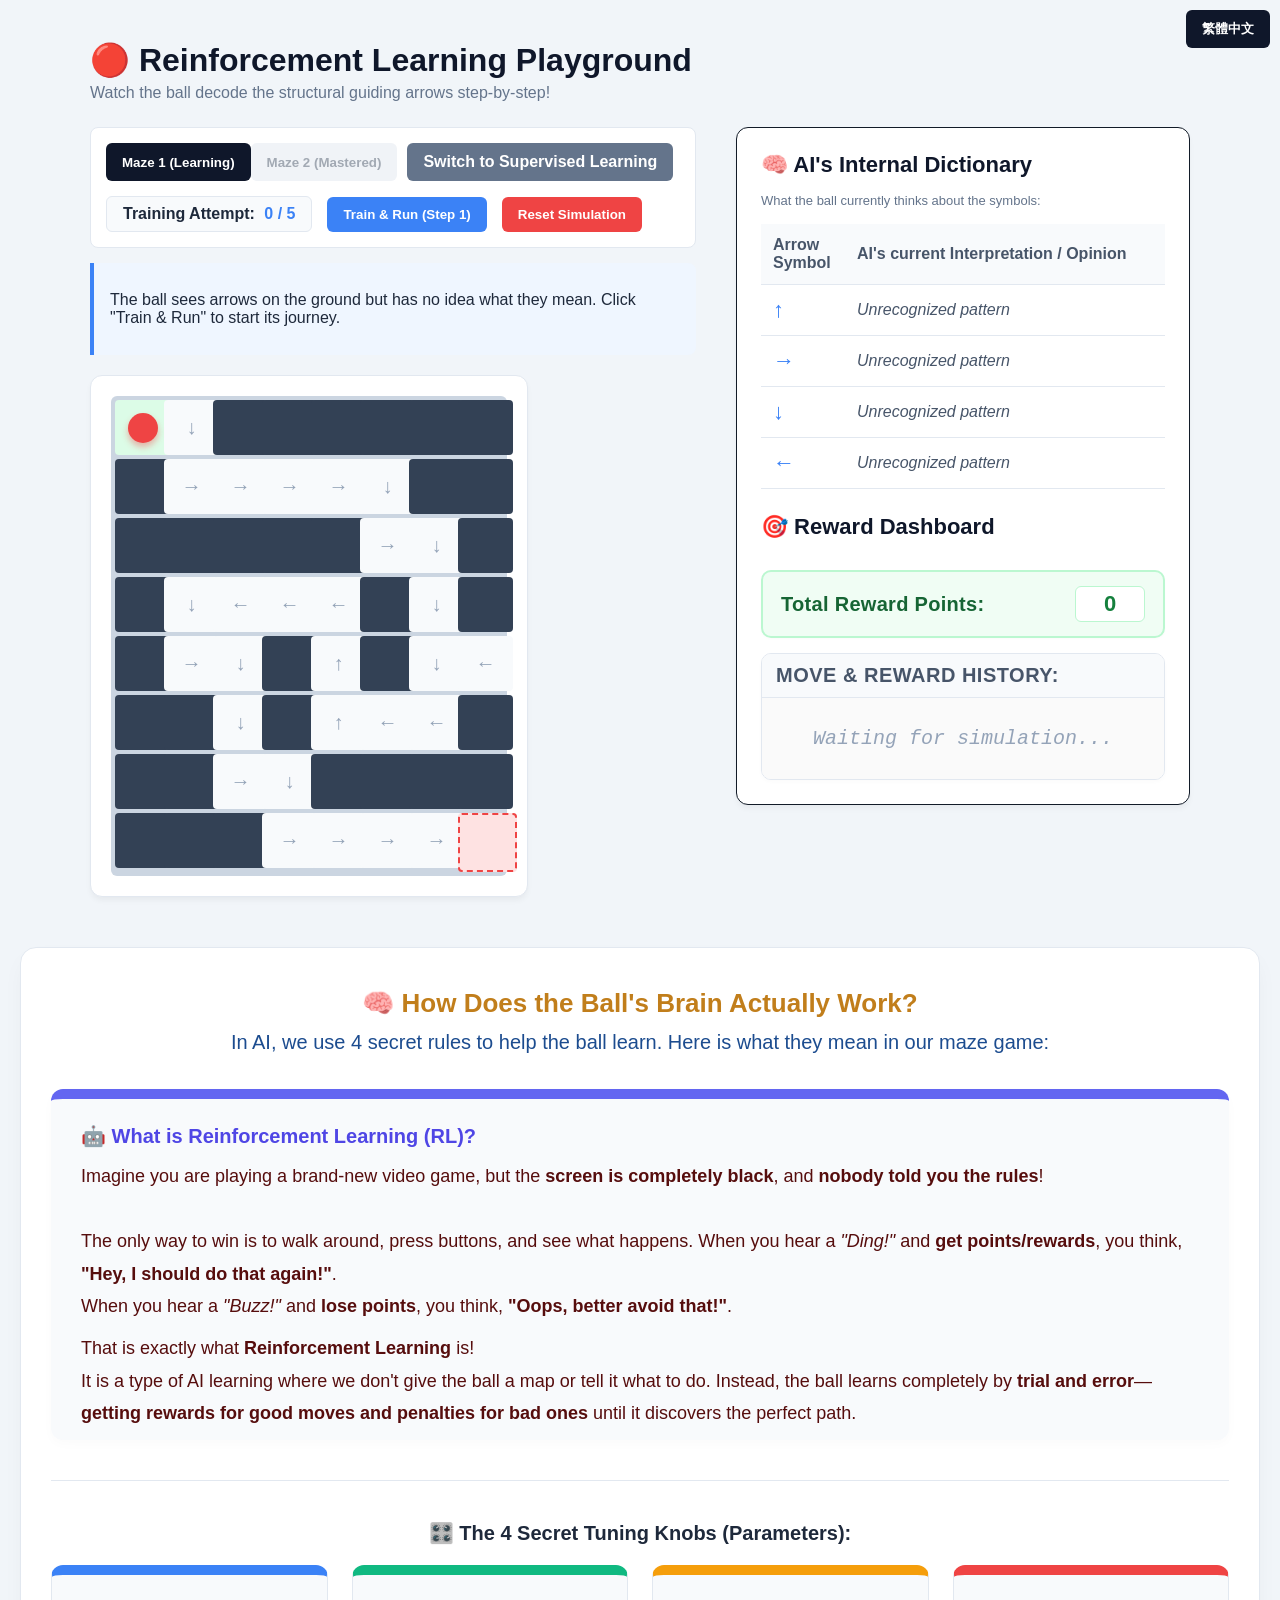
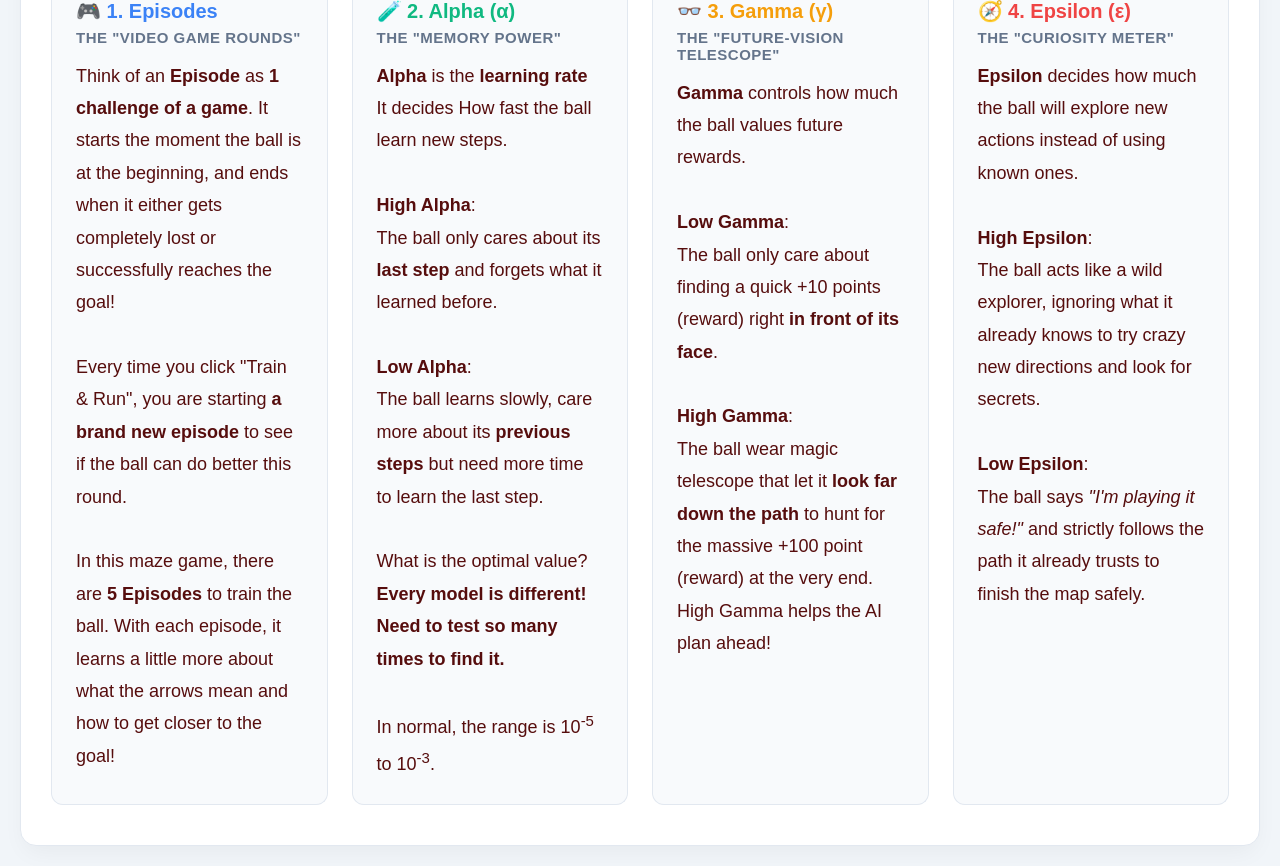
==== RL_SL_maze_web/templates/index.html @ 2d1f5bf6 "RL_SL_maze_web_version2" ====
<!DOCTYPE html>
<html lang="en">
<head>
    <meta charset="UTF-8">
    <meta name="viewport" content="width=device-width, initial-scale=1.0">
    <title>Reinforcement Learning Playground</title>
    <link rel="stylesheet" href="../static/style.css">

    <script src="../static/lang/en.js"></script>
    <script src="../static/lang/zh.js"></script>
    <script src="../static/i18n.js"></script>
</head>
<body>
    <div class="container">
        <button id="lang-switch-btn" onclick="toggleLanguage()" 
            class="btn btn-secondary" 
            style="position: absolute; top: 10px; right: 10px; background-color: #0f172a;">
            繁體中文
        </button>
        <h1 data-i18n="title"></h1>
        <p class="subtitle" data-i18n="subtitle"</p>
        
        <div class="playground-layout">
            <div class="left-panel">
                <div class="control-panel">
                    <div class="maze-controls">
                        <button id="maze1-btn" class="btn active" data-i18n="btn_maze1"></button>
                        <button id="maze2-btn" class="btn" disabled data-i18n="btn_maze2"></button>
                        <a href="supervised.html" class="btn btn-secondary" data-i18n="btn_switch_sl"></a>
                    </div>
                    <div class="dashboard">
                        <div class="stat-box">
                            <span class="stat-label" data-i18n="stat_training"></span>
                            <span id="training-count" class="stat-value">0 / 5</span>
                        </div>
                        <button id="action-btn" class="btn btn-primary" data-i18n="btn_train_step1"></button>
                        <button id="reset-btn" class="btn btn-danger" data-i18n="btn_reset"></button>
                    </div>
                </div>

                <div class="narrative-box">
                    <p id="narrative-text">The ball sees arrows on the ground but has no idea what they mean. Click "Train & Run" to start its journey.</p>
                </div>

                <div class="grid-container">
                    <div id="grid" class="grid"></div>
                </div>
            </div>

            <div class="right-panel">
                <h3>🧠 AI's Internal Dictionary</h3>
                <p class="table-subtitle">What the ball currently thinks about the symbols:</p>
                <table class="opinion-table">
                    <thead>
                        <tr>
                            <th>Arrow Symbol</th>
                            <th>AI's current Interpretation / Opinion</th>
                        </tr>
                    </thead>
                    <tbody>
                        <tr>
                            <td class="arrow-cell">↑</td>
                            <td id="opinion-up" class="opinion-text">Unrecognized pattern</td>
                        </tr>
                        <tr>
                            <td class="arrow-cell">→</td>
                            <td id="opinion-right" class="opinion-text">Unrecognized pattern</td>
                        </tr>
                        <tr>
                            <td class="arrow-cell">↓</td>
                            <td id="opinion-down" class="opinion-text">Unrecognized pattern</td>
                        </tr>
                        <tr>
                            <td class="arrow-cell">←</td>
                            <td id="opinion-left" class="opinion-text">Unrecognized pattern</td>
                        </tr>
                    </tbody>
                </table>

                <!--<div class="reward-dashboard" style="margin-top: 20px;"> -->
                    <div class="reward-dashboard">
                        <!--<h3 style="margin-bottom: 10px;">🎯 Reward Dashboard</h3> -->
                        <h3>🎯 Reward Dashboard</h3>
                    <!--<div id="reward-box" class="stat-box" style="margin-bottom: 10px;"> -->
                    <div id="reward-box" class="reward-score-card">
                        <!-- <span class="stat-label">Total Reward Points:</span>-->
                        <span class="reward-card-label">Total Reward Points:</span>
                        <!--<span id="reward-value" class="stat-value" style="color: #10b981; margin-left: 5px;">0</span> -->
                        <span id="reward-value" class="reward-card-value">0</span>
                    </div>
                    
                    <!--<div class="stat-box" style="font-weight: 600; padding: 12px; background: #f8fafc;">-->
                    <div class="history-log-card">                        
                        <!--<div class="stat-label" style="margin-bottom: 8px; border-bottom: 1px solid #e2e8f0; padding-bottom: 4px;">Move & Reward History:</div> -->
                        <div class="history-log-header">Move & Reward History:</div>
                        <!--<div id="move-history-log" style="max-height: 150px; overflow-y: auto; font-family: monospace; font-size: 13px; display: flex; flex-direction: column; gap: 4px;">-->
                        <div id="move-history-log" class="history-log-content">
                            <!--<div style="color: #64748b;">Waiting for simulation...</div>-->
                            <div class="history-placeholder">Waiting for simulation...</div>
                        </div>
                    </div>
                </div>
            </div>
        </div>
    </div>

  
        <div class="educational-section">
            <div class="edu-header-container">
                <h2 class="edu-title">🧠 How Does the Ball's Brain Actually Work?</h2>
                <p class="edu-subtitle">In AI, we use 4 secret rules to help the ball learn. Here is what they mean in our maze game:</p>
            </div>
            
            <div class="rl-intro-box">
                <h3>🤖 What is Reinforcement Learning (RL)?</h3>
                <p class="param-desc">
                    Imagine you are playing a brand-new video game, but the <strong>screen is completely black</strong>, and <strong>nobody told you the rules</strong>! 
                    <br><br>
                    The only way to win is to walk around, press buttons, and see what happens. When you hear a <em>"Ding!"</em> and <strong>get points/rewards</strong>, you think, <strong>"Hey, I should do that again!"</strong>. 
                    <br>
                    When you hear a <em>"Buzz!"</em> and <strong>lose points</strong>, you think, <strong>"Oops, better avoid that!"</strong>.
                </p>
                <p class="param-desc" style="margin-top: 10px;">
                    That is exactly what <strong>Reinforcement Learning</strong> is! 
                    <br>
                    It is a type of AI learning where we don't give the ball a map or tell it what to do. Instead, the ball learns completely by <strong>trial and error</strong>—<strong>getting rewards for good moves and penalties for bad ones</strong> until it discovers the perfect path.
                </p>
            </div>

            <hr class="edu-divider">

            <p class="edu-subtitle" style="margin-bottom: 20px; font-weight: bold; color: #1e293b;">
                🎛️ The 4 Secret Tuning Knobs (Parameters):
            </p>

            <div class="param-grid">
                
                <div class="param-card card-episodes">
                    <h3>🎮 1. Episodes</h3>
                    <span class="param-analogy">The "Video Game Rounds"</span>
                    <p class="param-desc">
                        Think of an <strong>Episode</strong> as <strong>1 challenge of a game</strong>. It starts the moment the ball is at the beginning, and ends when it either gets completely lost or successfully reaches the goal! 
                        <br><br>
                        Every time you click "Train & Run", you are starting <strong>a brand new episode</strong> to see if the ball can do better this round. 
                        <br><br>
                        In this maze game, there are <strong>5 Episodes</strong> to train the ball. With each episode, it learns a little more about what the arrows mean and how to get closer to the goal!
                    </p>
                </div>

                <div class="param-card card-alpha">
                    <h3>🧪 2. Alpha (α)</h3>
                    <span class="param-analogy">The "Memory Power"</span>
                    <p class="param-desc">
                        <strong>Alpha</strong> is the <strong>learning rate</strong> <br>
                        It decides How fast the ball learn new steps.
                        <br> <br>
                        <strong>High Alpha</strong>: 
                        <br>
                        The ball only cares about its <strong>last step</strong> and forgets what it learned before. 
                        <br><br>
                        <strong>Low Alpha</strong>: 
                        <br>
                        The ball learns slowly, care more about its <strong>previous steps</strong> but need more time to learn the last step.
                        <br><br>
                        What is the optimal value?
                        <br>
                        <strong>Every model is different! Need to test so many times to find it.</strong>
                        <br><br>
                        In normal, the range is 10<sup>-5</sup> to 10<sup>-3</sup>.
                    </p>
                </div>

                <div class="param-card card-gamma">
                    <h3>👓 3. Gamma (γ)</h3>
                    <span class="param-analogy">The "Future-Vision Telescope"</span>
                    <p class="param-desc">
                        <strong>Gamma</strong> controls how much the ball values future rewards.
                        <br><br>
                        <strong>Low Gamma</strong>: 
                        <br>The ball only care about finding a quick +10 points (reward) right <strong>in front of its face</strong>. 
                        <br><br>
                        <strong>High Gamma</strong>: 
                        <br>The ball wear magic telescope that let it <strong>look far down the path</strong> to hunt for the massive +100 point (reward) at the very end. 
                        <br>
                        High Gamma helps the AI plan ahead!
                    </p>
                </div>

                <div class="param-card card-epsilon">
                    <h3>🧭 4. Epsilon (ε)</h3>
                    <span class="param-analogy">The "Curiosity Meter"</span>
                    <p class="param-desc">
                        <strong>Epsilon</strong> decides how much the ball will explore new actions instead of using known ones. 
                        <br><br>
                        <strong>High Epsilon</strong>: 
                        <br>The ball acts like a wild explorer, ignoring what it already knows to try crazy new directions and look for secrets.
                        <br><br>
                        <strong>Low Epsilon</strong>: 
                        <br>The ball says <em>"I'm playing it safe!"</em> and strictly follows the path it already trusts to finish the map safely.
                    </p>
                </div>
            </div>
        </div>
        

    <script src="../static/script.js"></script>
    <script src="../static/opinion_dictionary.js"></script>
    <script src="../static/simulation.js"></script>
    <script src="../static/button.js"></script>
    
</body>
</html>
---- RL_SL_maze_web/static/style.css ----
/* Base Layout Configurations */
body {
    font-family: 'Segoe UI', Tahoma, Geneva, Verdana, sans-serif;
    background-color: #f1f5f9;
    color: #1e293b;
    margin: 0;
    padding: 20px;
}


.container {
    max-width: 1100px;
    margin: 0 auto;
}


h1 {
    margin-bottom: 5px;
    color: #0f172a;
}

.subtitle {
    color: #64748b;
    margin-top: 0;
    margin-bottom: 25px;
}

/* Two-Column Playground Layout */
.playground-layout {
    display: flex;
    gap: 40px;
    align-items: flex-start;
    margin-top: 20px;
}

.left-panel {
    flex: 1.2;
}

.right-panel {
    flex: 0.8;
    background: #ffffff;
    border: 1px solid #121b28;
    border-radius: 12px;
    padding: 24px;
    box-shadow: 0 4px 6px -1px rgba(0, 0, 0, 0.05);
}

.right-panel h3 {
    margin-top: 0;
    color: #0f172a;
    font-size: 22px;
    margin-bottom: 15px;
}

/* Controls & Dashboard */
.control-panel {
    background: white;
    padding: 15px;
    border-radius: 8px;
    border: 1px solid #e2e8f0;
    margin-bottom: 15px;
}

.maze-controls {
    display: flex;
    margin-bottom: 15px;
    flex-wrap: wrap;
}

.dashboard {
    display: flex;
    gap: 15px;
    align-items: center;
}

.stat-box {
    background: #f8fafc;
    padding: 8px 16px;
    border-radius: 6px;
    border: 1px solid #e2e8f0;
    font-weight: 600;
}

.stat-value {
    color: #3b82f6;
    margin-left: 5px;
}

/* Buttons */
.btn {
    padding: 10px 16px;
    border: none;
    border-radius: 6px;
    font-weight: 600;
    cursor: pointer;
    transition: all 0.2s;
}

.btn-primary { background-color: #3b82f6; color: white; }
.btn-primary:hover:not(:disabled) { background-color: #2563eb; }
.btn-danger { background-color: #ef4444; color: white; }
.btn-danger:hover { background-color: #dc2626; }

.btn-secondary {
    background-color: #64748b; /* Sleek cool gray */
    color: #ffffff;
    text-decoration: none;
    margin-left: 10px;
}

#maze1-btn, #maze2-btn {
    background-color: #e2e8f0;
    color: #475569;
}
#maze1-btn.active, #maze2-btn.active {
    background-color: #0f172a;
    color: white;
}
.btn:disabled {
    opacity: 0.5;
    cursor: not-allowed;
}

/* Narrative Box */
.narrative-box {
    background-color: #eff6ff;
    border-left: 4px solid #3b82f6;
    padding: 12px 16px;
    margin-bottom: 20px;
    border-radius: 0 8px 8px 0;
    font-weight: 500;
}

/* ==========================================================================
   THE MAZE GRID & VISUAL OBJECTS (Why you couldn't see it before!)
   ========================================================================== */
.grid-container {
    background: #ffffff;
    padding: 20px;
    border-radius: 12px;
    border: 1px solid #e2e8f0;
    display: inline-block;
    box-shadow: 0 4px 6px -1px rgba(0, 0, 0, 0.05);
}

.grid {
    display: grid;
    gap: 4px; /* Space between cells */
    background-color: #cbd5e1; /* Grid background line color */
    padding: 4px;
    border-radius: 6px;
}

.cell {
    width: 55px;
    height: 55px;
    background-color: #f8fafc; /* Color of a standard open path */
    display: flex;
    align-items: center;
    justify-content: center;
    position: relative;
    border-radius: 4px;
}

/* Glowing effect when Maze 2 is unlocked */
@keyframes glow {
    0% { box-shadow: 0 0 5px #22c55e; }
    50% { box-shadow: 0 0 20px #22c55e; }
    100% { box-shadow: 0 0 5px #22c55e; }
}
.unlocked-glow {
    animation: glow 2s infinite;
    background-color: #22c55e !important;
    color: white !important;
}

/* Cell Variants */
.cell.wall {
    background-color: #334155; /* Dark gray for real structural walls */
}

.cell.start {
    background-color: #dcfce7; /* Light green highlight for start position */
}

.cell.goal {
    background-color: #fee2e2; /* Light red highlight for endpoint goal */
    border: 2px dashed #ef4444;
}

/* The Agent Ball */
.ball {
    width: 30px;
    height: 30px;
    background-color: #ef4444; /* Bright Red Ball */
    border-radius: 50%;
    box-shadow: 0 4px 6px rgba(239, 68, 68, 0.4);
    z-index: 2; /* Sits above the background arrow */
    transition: transform 0.2s ease;
}

/* Fixed Permanent Guidance Arrows inside Maze Cells */
.guide-arrow {
    position: absolute;
    color: #94a3b8; /* Subtle blue-gray arrow built into the floor */
    font-weight: 800;
    font-size: 20px;
    z-index: 1; 
    pointer-events: none;
}

/* ==========================================================================
   AI Dictionary Table Layout
   ========================================================================== */
.table-subtitle {
    font-size: 13px;
    color: #64748b;
    margin-bottom: 16px;
}

.opinion-table {
    width: 100%;
    border-collapse: collapse;
}

.opinion-table th, .opinion-table td {
    padding: 12px;
    text-align: left;
    border-bottom: 1px solid #e2e8f0;
}

.opinion-table th {
    background-color: #f8fafc;
    color: #475569;
    font-weight: 600;
}

.arrow-cell {
    font-size: 22px;
    font-weight: bold;
    color: #3b82f6;
    text-align: center;
    width: 60px;
}

.opinion-text {
    font-style: italic;
    color: #475569;
    font-size: 16px;
}

/* Real-time word updates pulse effect */
.highlight-update {
    color: #10b981 !important;
    font-weight: bold;
}

/* Glowing effect when Maze 2 is unlocked */
@keyframes glow {
    0% { box-shadow: 0 0 5px #22c55e; }
    50% { box-shadow: 0 0 20px #22c55e; }
    100% { box-shadow: 0 0 5px #22c55e; }
}
.unlocked-glow {
    animation: glow 2s infinite;
    background-color: #22c55e !important;
    color: white !important;
}

/* Reward Dashboard */
.reward-dashboard {
    margin-top: 25px;
    display: flex;
    flex-direction: column;
    gap: 15px;
}

.reward-score-card {
    background: #f0fdf4; /* Soft mint green */
    border: 2px solid #bbf7d0;
    border-radius: 10px;
    padding: 14px 18px;
    display: flex;
    justify-content: space-between;
    align-items: center;
    box-shadow: 0 1px 3px rgba(0, 0, 0, 0.02);
}

.reward-card-label {
    font-weight: 700;
    color: #166534;
    font-size: 20px;
    letter-spacing: 0.3px;
}

.reward-card-value {
    font-size: 22px;
    font-weight: 800;
    color: #15803d;
    background: #ffffff;
    padding: 4px 14px;
    border-radius: 6px;
    border: 1px solid #bbf7d0;
    min-width: 40px;
    text-align: center;
}

/* Structured Container for history Logs */
.history-log-card {
    background: #ffffff;
    border: 1px solid #e2e8f0;
    border-radius: 10px;
    overflow: hidden;
    box-shadow: 0 2px 4px rgba(0, 0, 0, 0.02);
}

.history-log-header {
    background: #f8fafc;
    border-bottom: 1px solid #e2e8f0;
    padding: 10px 14px;
    font-weight: 700;
    color: #475569;
    font-size: 20px;
    text-transform: uppercase;
    letter-spacing: 0.5px;
}

.history-log-content {
    max-height: 150px;
    overflow-y: auto;
    font-family: 'SFMono-Regular', Consolas, 'Liberation Mono', Menlo, monospace;
    font-size: 13px;
    display: flex;
    flex-direction: column;
    gap: 6px;
    padding: 14px;
    background: #fafafa;
}

.history-placeholder {
    color: #94a3b8;
    font-style: italic;
    text-align: center;
    padding: 15px 0;
    font-size: 20px;
}

.history-log-item{
    padding: 8px 12px;
    border-radius: 6px;
    background: #f1f5f9;
    border: 1px solid #e2e8f0;
    font-size: 18px;
    color: #093c84;
}



/* Spacer rule to separate the main section header */
.edu-divider {
    border: 0;
    height: 1px;
    background: #e2e8f0;
    margin: 30px 0;
}

/*RL Parameters Educational Section */

.educational-section {
    margin-top: 50px;
    padding: 40px 30px;
    background: #ffffff;
    border-radius: 16px;
    border: 1px solid #e2e8f0;
    box-shadow: 0 10px 25px -5px rgba(0, 0, 0, 0.05);
}

.edu-header-container {
    text-align: center;
    margin-bottom: 35px;
}

.edu-title {
    color: #c17e1b;
    text-align: center;
    margin-top: 0;
    margin-bottom: 12px;
    font-size: 26px;
    font-weight: 800;
}

.edu-subtitle {
    text-align: center;
    color: #1c4c8f;
    font-size: 20px;
    margin-top: 0;
    margin-bottom: 35px
}

/* Reinforcement Learning Core Concept Box */
.rl-intro-box {
    background: #f8fafc; /* Light tint to distinguish from container canvas */
    padding: 25px 30px;
    padding-bottom: 10px;
    border-radius: 12px;
    box-shadow: 0 4px 12px rgba(0, 0, 0, 0.02);
    margin-bottom: 40px;
    border-top: 10px solid #6366f1; /* Left-anchored premium indigo tag */
    transition: transform 0.25s cubic-bezier(0.4, 0, 0.2, 1),
                box-shadow 0.25s ease,
                background-color 0.25s ease;
}


.rl-intro-box h3 {
    color: #4f46e5;
    margin-top: 0;
    font-size: 20px;
    margin-bottom: 12px;
}

.param-desc {
    color: #560d0d;
    font-size: 18px;
    line-height: 1.8;
    margin: 0;
}

/* Spacer rule to separate the main section header */
.edu-divider {
    border: 0;
    height: 1px;
    background: #e2e8f0;
    margin: 40px 0;
}

.param-grid {
    display: grid;
    grid-template-columns: repeat(auto-fit, minmax(240px, 1fr));
    gap: 24px;
}

.param-card {
    background: #f8fafc; 
    padding: 24px;
    border-radius: 12px;
    border: 1px solid #e2e8f0;
    /* Smooth hover transitions */
    transition: transform 0.25s cubic-bezier(0.4, 0, 0.2, 1),
                box-shadow 0.25s ease,
                background-color 0.25s ease;
}

/* Fluid mouse-hover lift animation */
.rl-intro-box:hover, .param-card:hover {
    transform: translateY(-5px);
    background: #e7f7e1;
    box-shadow: 0 12px 24px -10px rgba(0, 0, 0, 0.1);
}

.param-card h3 {
    margin-top: 0;
    margin-bottom: 6px;
    font-size: 18px;
    font-weight: 700;
}

.param-analogy {
    color: #64748b;
    display: block;
    margin-bottom: 14px;
    font-size: 15px;
    text-transform: uppercase;
    letter-spacing: 0.5px;
    font-weight: 700;
}



/* Parameter Card Color Border Variations */
.card-episodes { border-top: 10px solid #3b82f6; }
.card-episodes h3 { 
    color: #3b82f6;
    font-size: 20px;
}

.card-alpha { border-top: 10px solid #10b981; }
.card-alpha h3 { 
    color: #10b981;
    font-size: 20px;
}

.card-gamma { border-top: 10px solid #f59e0b; }
.card-gamma h3 { 
    color: #f59e0b;
    font-size: 20px;
}

.card-epsilon { border-top: 10px solid #ef4444; }
.card-epsilon h3 { 
    color: #ef4444;
    font-size: 20px;
}
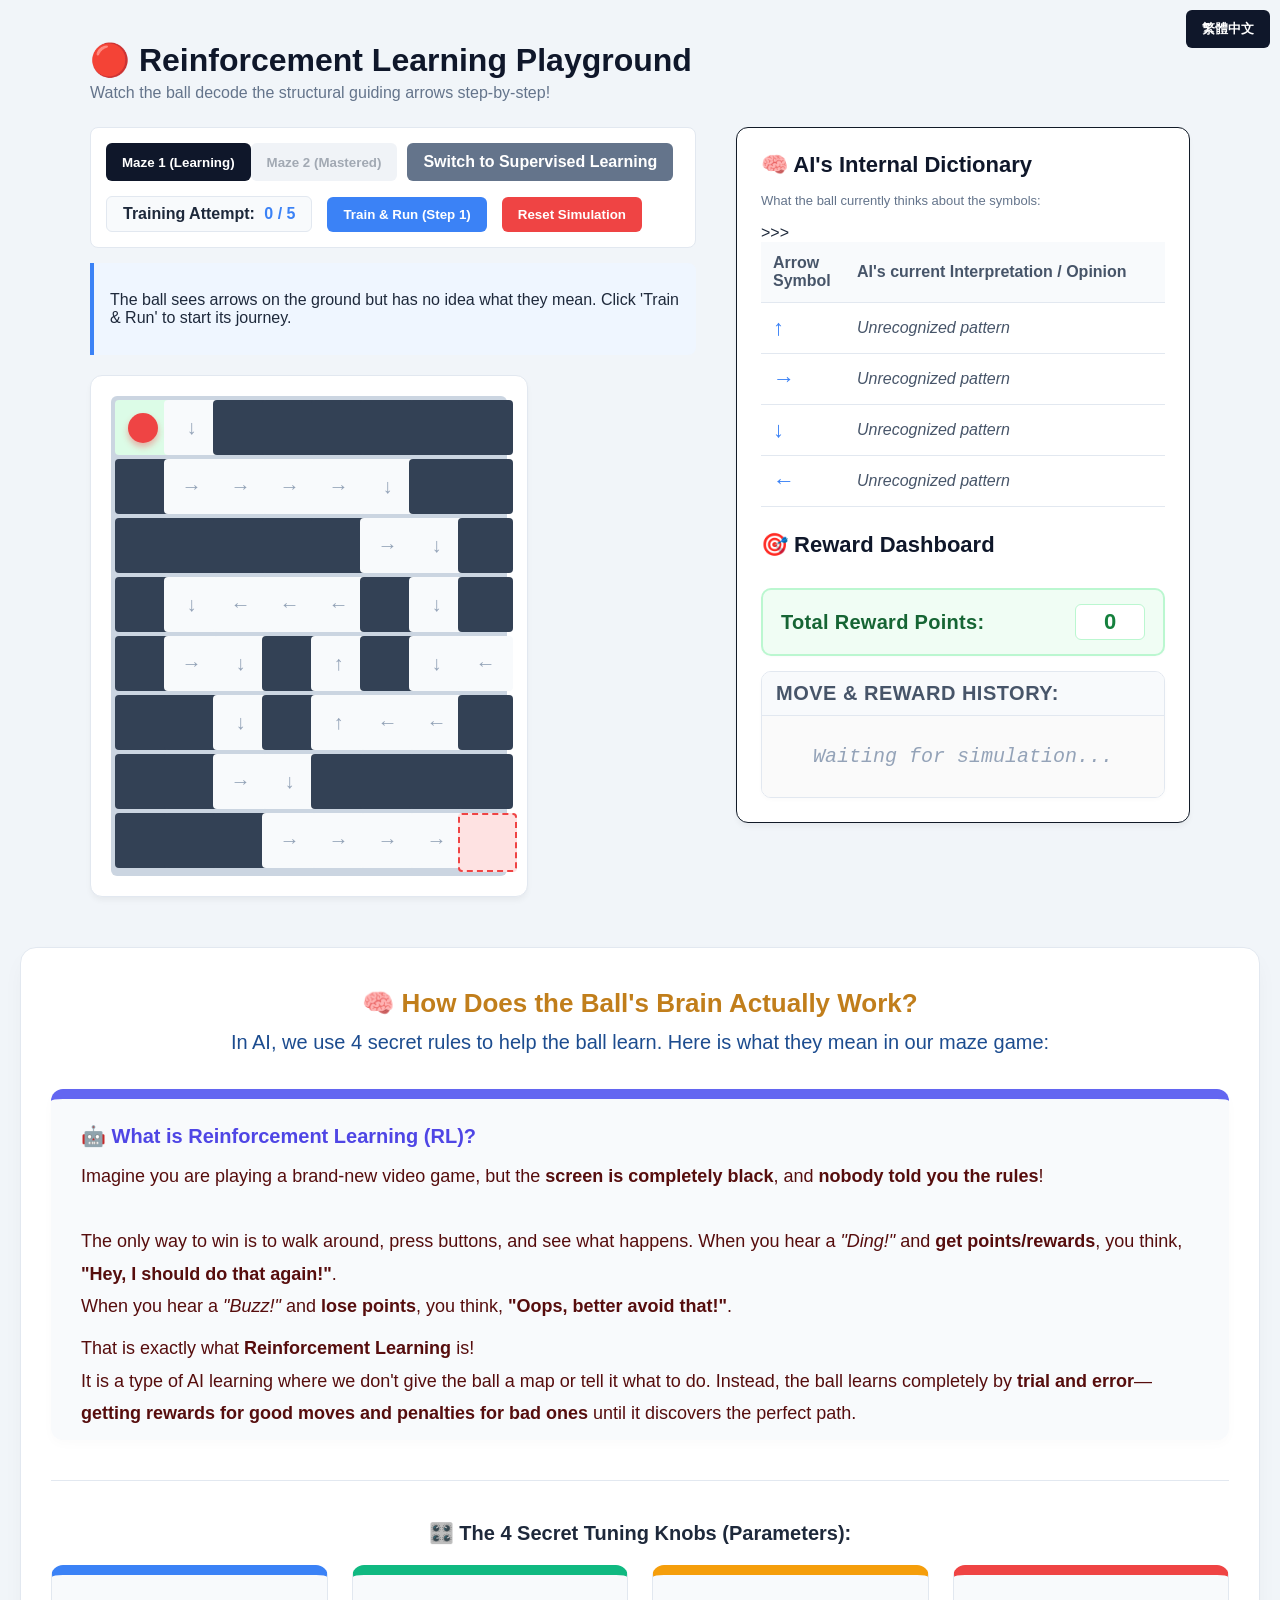
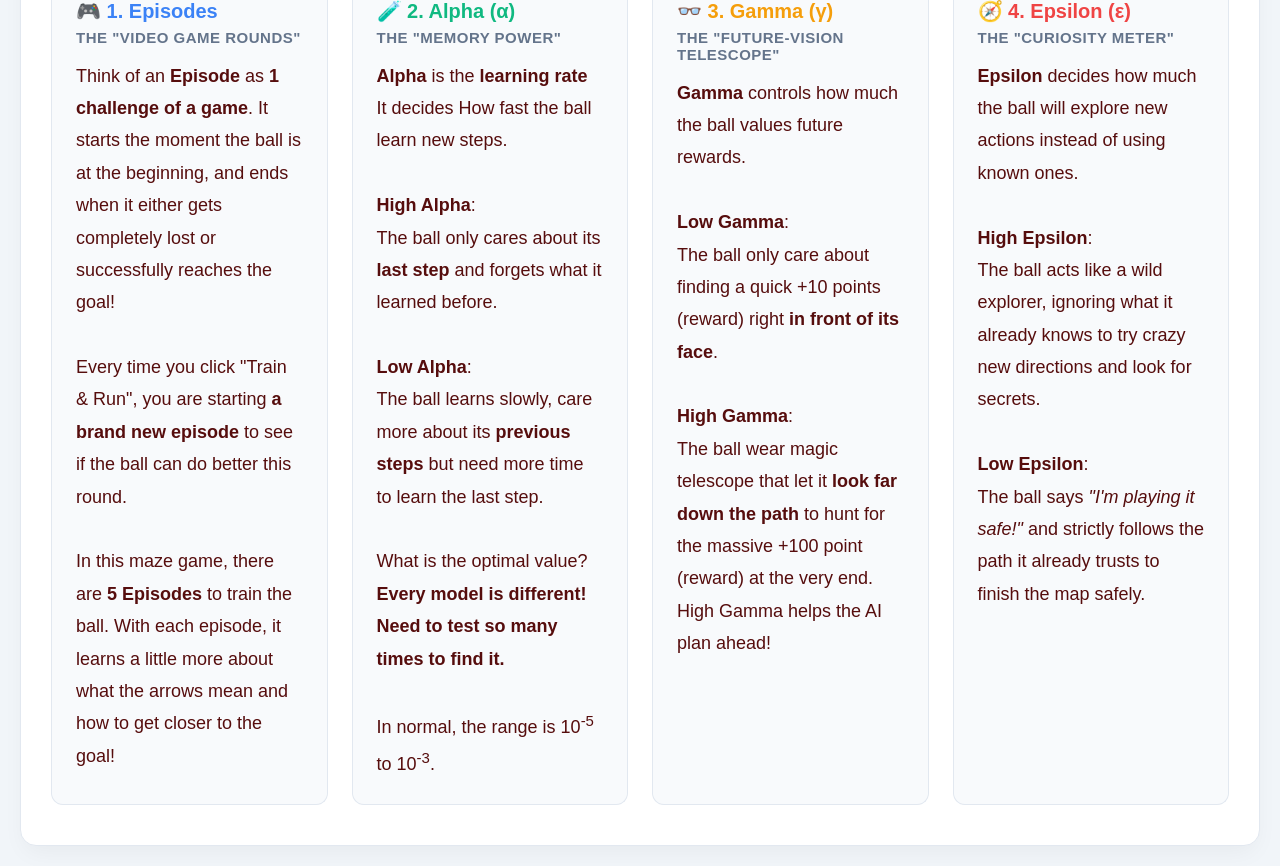
==== commit 386f4760: "Add button to change the page to chinese (up to opinion dictionary)" ====
--- a/RL_SL_maze_web/templates/index.html
+++ b/RL_SL_maze_web/templates/index.html
@@ -39,7 +39,7 @@
                 </div>
 
                 <div class="narrative-box">
-                    <p id="narrative-text">The ball sees arrows on the ground but has no idea what they mean. Click "Train & Run" to start its journey.</p>
+                    <p id="narrative-text" data-i18n="narrative_start"></p>
                 </div>
 
                 <div class="grid-container">
@@ -48,31 +48,34 @@
             </div>
 
             <div class="right-panel">
-                <h3>🧠 AI's Internal Dictionary</h3>
-                <p class="table-subtitle">What the ball currently thinks about the symbols:</p>
+                <h3 data-i18n="dict_title"></h3>
+                <p class="table-subtitle" data-i18n="dict_subtitle"></p>
                 <table class="opinion-table">
                     <thead>
                         <tr>
-                            <th>Arrow Symbol</th>
-                            <th>AI's current Interpretation / Opinion</th>
+                            <th data-i18n="arrow_symbol"></th>
+                            <th data-i18n="current_opinion_title"></th>
                         </tr>
                     </thead>
                     <tbody>
                         <tr>
                             <td class="arrow-cell">↑</td>
-                            <td id="opinion-up" class="opinion-text">Unrecognized pattern</td>
+                            <td id="opinion-up" class="opinion-text" data-i18n="opinion_0_up"></td>
                         </tr>
                         <tr>
                             <td class="arrow-cell">→</td>
-                            <td id="opinion-right" class="opinion-text">Unrecognized pattern</td>
+                            <td id="opinion-right" class="opinion-text" data-i18n="opinion_0_right"></td>
+                        </tr>></td>
                         </tr>
                         <tr>
                             <td class="arrow-cell">↓</td>
-                            <td id="opinion-down" class="opinion-text">Unrecognized pattern</td>
+                            <td id="opinion-down" class="opinion-text" data-i18n="opinion_0_down"></td>
+                        </tr>></td>
                         </tr>
                         <tr>
                             <td class="arrow-cell">←</td>
-                            <td id="opinion-left" class="opinion-text">Unrecognized pattern</td>
+                            <td id="opinion-left" class="opinion-text" data-i18n="opinion_0_left"></td>
+                        </tr>></td>
                         </tr>
                     </tbody>
                 </table>
@@ -80,23 +83,31 @@
                 <!--<div class="reward-dashboard" style="margin-top: 20px;"> -->
                     <div class="reward-dashboard">
                         <!--<h3 style="margin-bottom: 10px;">🎯 Reward Dashboard</h3> -->
-                        <h3>🎯 Reward Dashboard</h3>
+                        <h3 data-i18n="reward_title"></h3>
+
                     <!--<div id="reward-box" class="stat-box" style="margin-bottom: 10px;"> -->
                     <div id="reward-box" class="reward-score-card">
+
                         <!-- <span class="stat-label">Total Reward Points:</span>-->
-                        <span class="reward-card-label">Total Reward Points:</span>
+                        <span class="reward-card-label" data-i18n="reward_lbl_total">Total Reward Points:</span>
+
                         <!--<span id="reward-value" class="stat-value" style="color: #10b981; margin-left: 5px;">0</span> -->
                         <span id="reward-value" class="reward-card-value">0</span>
+
                     </div>
                     
                     <!--<div class="stat-box" style="font-weight: 600; padding: 12px; background: #f8fafc;">-->
                     <div class="history-log-card">                        
+
                         <!--<div class="stat-label" style="margin-bottom: 8px; border-bottom: 1px solid #e2e8f0; padding-bottom: 4px;">Move & Reward History:</div> -->
-                        <div class="history-log-header">Move & Reward History:</div>
+                        <div class="history-log-header" data-i18n="reward_th_action"></div>
+
                         <!--<div id="move-history-log" style="max-height: 150px; overflow-y: auto; font-family: monospace; font-size: 13px; display: flex; flex-direction: column; gap: 4px;">-->
                         <div id="move-history-log" class="history-log-content">
+
                             <!--<div style="color: #64748b;">Waiting for simulation...</div>-->
-                            <div class="history-placeholder">Waiting for simulation...</div>
+                            <div class="history-placeholder" data-i18n="reward_waiting"></div>
+
                         </div>
                     </div>
                 </div>
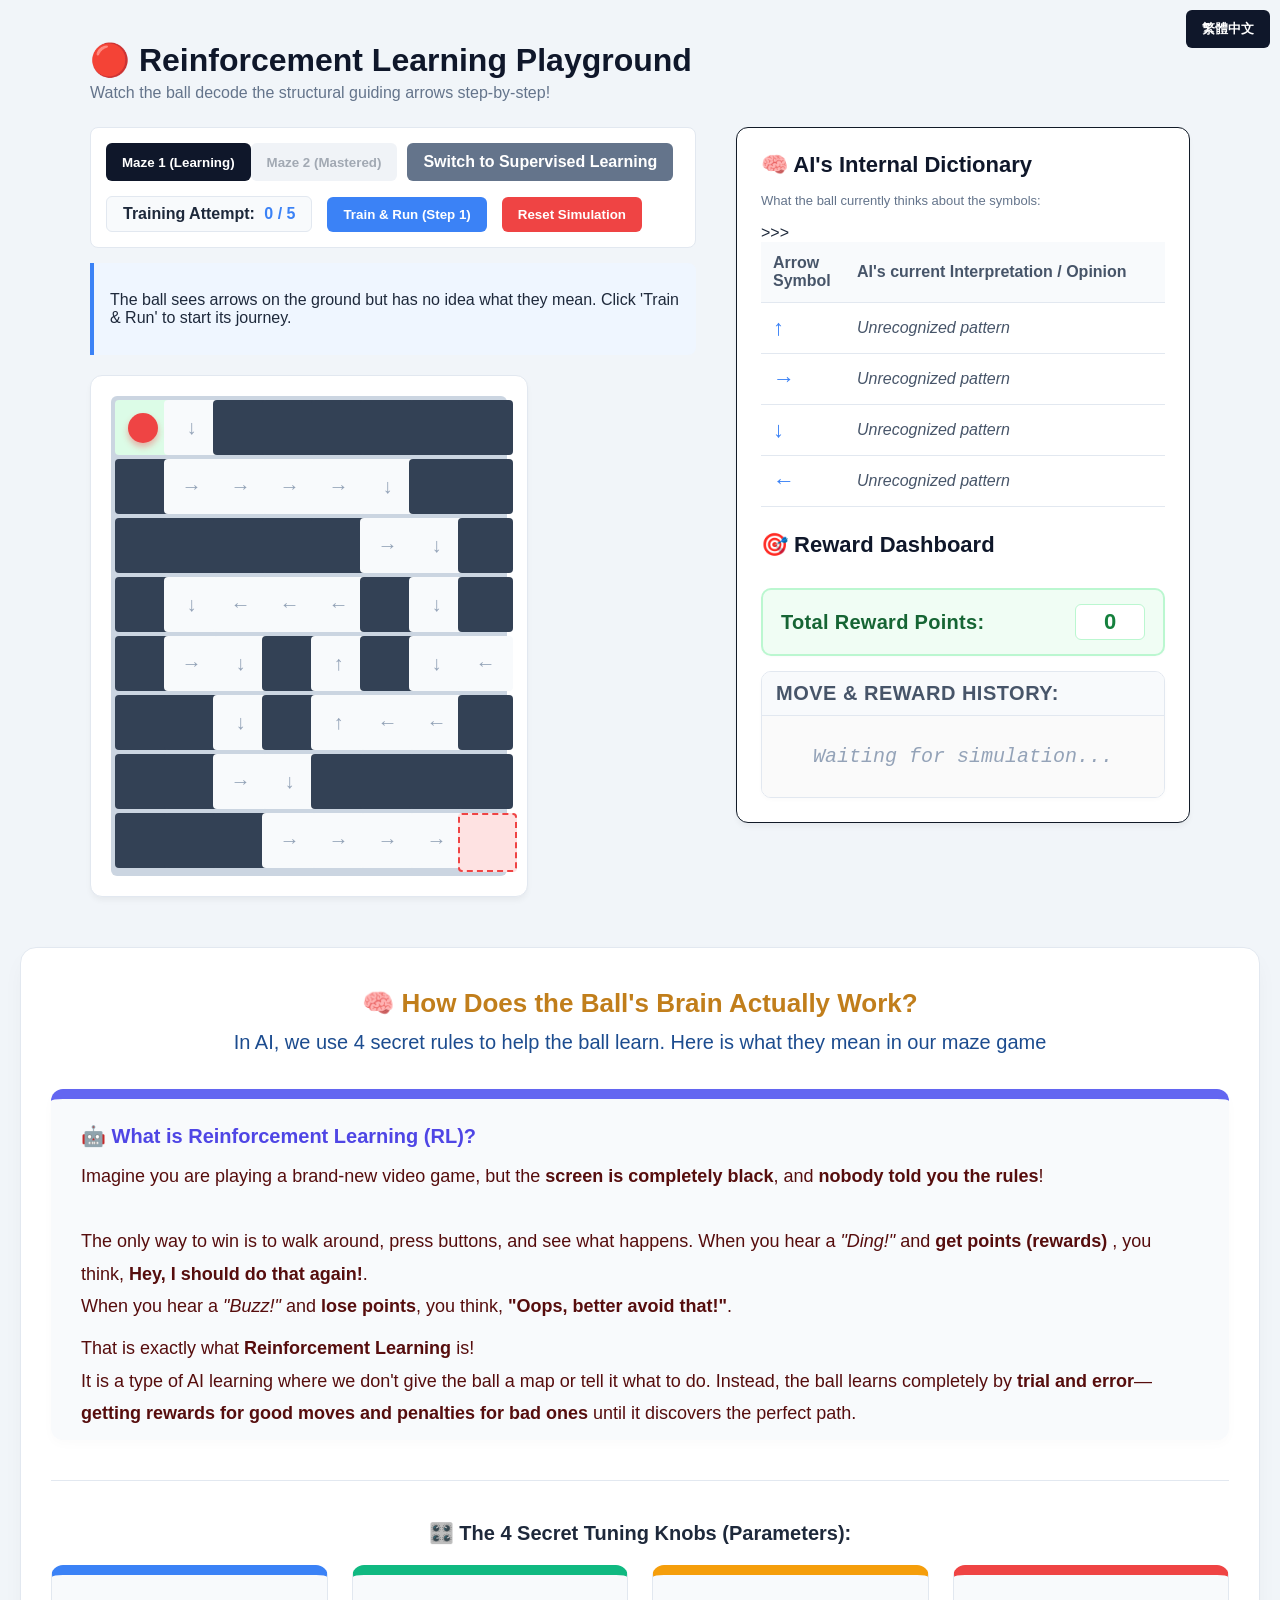
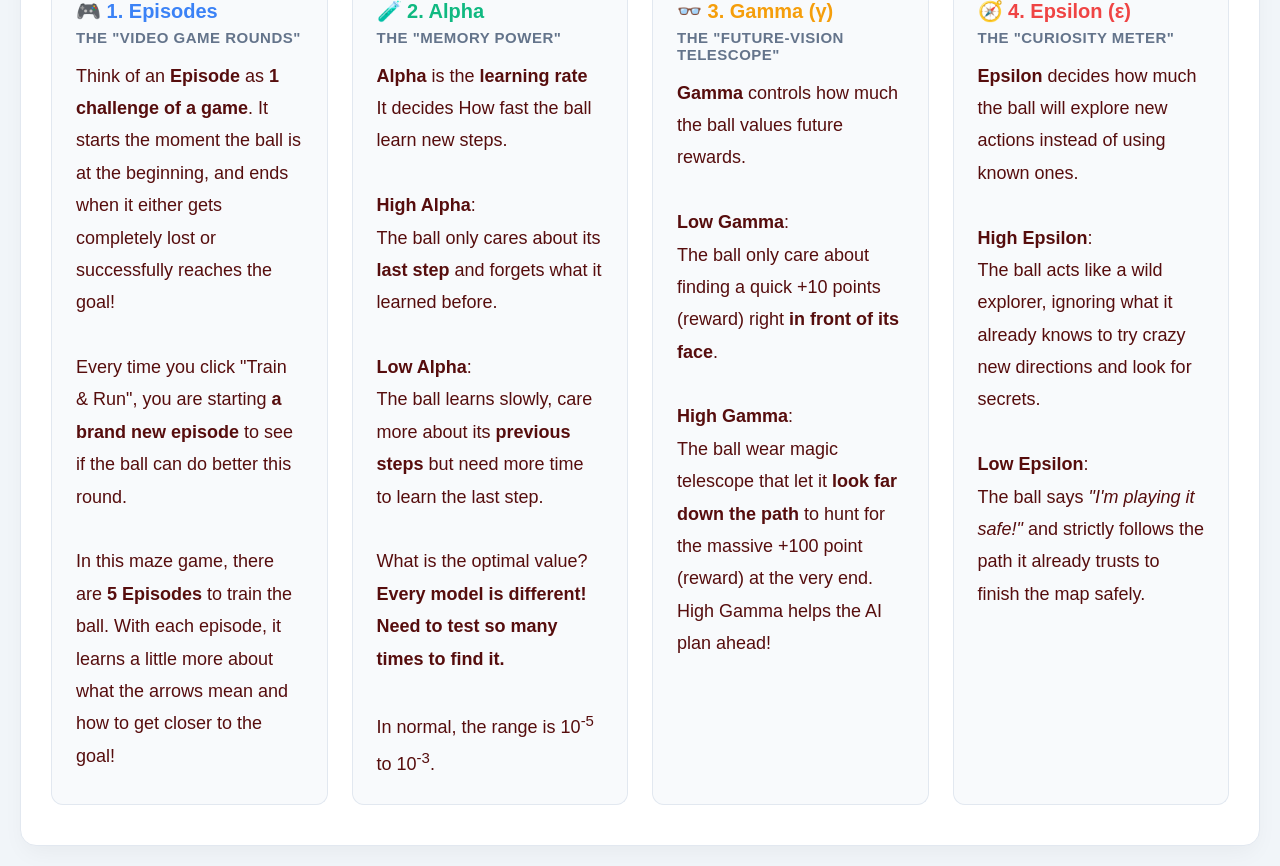
==== commit 2aee9c71: "Add CHinese version of education section" ====
--- a/RL_SL_maze_web/templates/index.html
+++ b/RL_SL_maze_web/templates/index.html
@@ -118,97 +118,44 @@
   
         <div class="educational-section">
             <div class="edu-header-container">
-                <h2 class="edu-title">🧠 How Does the Ball's Brain Actually Work?</h2>
-                <p class="edu-subtitle">In AI, we use 4 secret rules to help the ball learn. Here is what they mean in our maze game:</p>
+                <h2 class="edu-title" data-i18n="edu-title"></h2>
+                <p class="edu-subtitle" data-i18n="edu-subtitle"></p>
             </div>
             
             <div class="rl-intro-box">
                 <h3>🤖 What is Reinforcement Learning (RL)?</h3>
-                <p class="param-desc">
-                    Imagine you are playing a brand-new video game, but the <strong>screen is completely black</strong>, and <strong>nobody told you the rules</strong>! 
-                    <br><br>
-                    The only way to win is to walk around, press buttons, and see what happens. When you hear a <em>"Ding!"</em> and <strong>get points/rewards</strong>, you think, <strong>"Hey, I should do that again!"</strong>. 
-                    <br>
-                    When you hear a <em>"Buzz!"</em> and <strong>lose points</strong>, you think, <strong>"Oops, better avoid that!"</strong>.
-                </p>
-                <p class="param-desc" style="margin-top: 10px;">
-                    That is exactly what <strong>Reinforcement Learning</strong> is! 
-                    <br>
-                    It is a type of AI learning where we don't give the ball a map or tell it what to do. Instead, the ball learns completely by <strong>trial and error</strong>—<strong>getting rewards for good moves and penalties for bad ones</strong> until it discovers the perfect path.
-                </p>
+                <p class="param-desc" data-i18n="edu_rl_desc"></p>
+                <p class="param-desc" style="margin-top: 10px;" data-i18n="edu_rl_desc2"></p>
             </div>
 
             <hr class="edu-divider">
 
-            <p class="edu-subtitle" style="margin-bottom: 20px; font-weight: bold; color: #1e293b;">
-                🎛️ The 4 Secret Tuning Knobs (Parameters):
-            </p>
+            <p class="edu-subtitle" style="margin-bottom: 20px; font-weight: bold; color: #1e293b;" data-i18n="edu_parameters_title"></p>
 
             <div class="param-grid">
                 
                 <div class="param-card card-episodes">
-                    <h3>🎮 1. Episodes</h3>
-                    <span class="param-analogy">The "Video Game Rounds"</span>
-                    <p class="param-desc">
-                        Think of an <strong>Episode</strong> as <strong>1 challenge of a game</strong>. It starts the moment the ball is at the beginning, and ends when it either gets completely lost or successfully reaches the goal! 
-                        <br><br>
-                        Every time you click "Train & Run", you are starting <strong>a brand new episode</strong> to see if the ball can do better this round. 
-                        <br><br>
-                        In this maze game, there are <strong>5 Episodes</strong> to train the ball. With each episode, it learns a little more about what the arrows mean and how to get closer to the goal!
-                    </p>
+                    <h3 data-i18n="edu_episodes_title"></h3>
+                    <span class="param-analogy" data-i18n="edu_episodes_analogy"></span>
+                    <p class="param-desc" data-i18n="edu_episodes_desc"></p>
                 </div>
 
                 <div class="param-card card-alpha">
-                    <h3>🧪 2. Alpha (α)</h3>
-                    <span class="param-analogy">The "Memory Power"</span>
-                    <p class="param-desc">
-                        <strong>Alpha</strong> is the <strong>learning rate</strong> <br>
-                        It decides How fast the ball learn new steps.
-                        <br> <br>
-                        <strong>High Alpha</strong>: 
-                        <br>
-                        The ball only cares about its <strong>last step</strong> and forgets what it learned before. 
-                        <br><br>
-                        <strong>Low Alpha</strong>: 
-                        <br>
-                        The ball learns slowly, care more about its <strong>previous steps</strong> but need more time to learn the last step.
-                        <br><br>
-                        What is the optimal value?
-                        <br>
-                        <strong>Every model is different! Need to test so many times to find it.</strong>
-                        <br><br>
-                        In normal, the range is 10<sup>-5</sup> to 10<sup>-3</sup>.
-                    </p>
+                    <h3 data-i18n="edu_alpha_title">(α)</h3>
+                    <span class="param-analogy" data-i18n="edu_alpha_analogy"></span>
+                    <p class="param-desc" data-i18n="edu_alpha_desc"></p>
                 </div>
 
                 <div class="param-card card-gamma">
-                    <h3>👓 3. Gamma (γ)</h3>
-                    <span class="param-analogy">The "Future-Vision Telescope"</span>
-                    <p class="param-desc">
-                        <strong>Gamma</strong> controls how much the ball values future rewards.
-                        <br><br>
-                        <strong>Low Gamma</strong>: 
-                        <br>The ball only care about finding a quick +10 points (reward) right <strong>in front of its face</strong>. 
-                        <br><br>
-                        <strong>High Gamma</strong>: 
-                        <br>The ball wear magic telescope that let it <strong>look far down the path</strong> to hunt for the massive +100 point (reward) at the very end. 
-                        <br>
-                        High Gamma helps the AI plan ahead!
-                    </p>
+                    <h3 data-i18n="edu_gamma_title"></h3>
+                    <span class="param-analogy" data-i18n="edu_gamma_analogy"></span>
+                    <p class="param-desc" data-i18n="edu_gamma_desc"></p>
                 </div>
 
                 <div class="param-card card-epsilon">
-                    <h3>🧭 4. Epsilon (ε)</h3>
-                    <span class="param-analogy">The "Curiosity Meter"</span>
-                    <p class="param-desc">
-                        <strong>Epsilon</strong> decides how much the ball will explore new actions instead of using known ones. 
-                        <br><br>
-                        <strong>High Epsilon</strong>: 
-                        <br>The ball acts like a wild explorer, ignoring what it already knows to try crazy new directions and look for secrets.
-                        <br><br>
-                        <strong>Low Epsilon</strong>: 
-                        <br>The ball says <em>"I'm playing it safe!"</em> and strictly follows the path it already trusts to finish the map safely.
-                    </p>
+                    <h3 data-i18n="edu_epsilon_title"></h3>
+                    <span class="param-analogy" data-i18n="edu_epsilon_analogy"></span>
+                    <p class="param-desc" data-i18n="edu_epsilon_desc"></p>
                 </div>
             </div>
         </div>
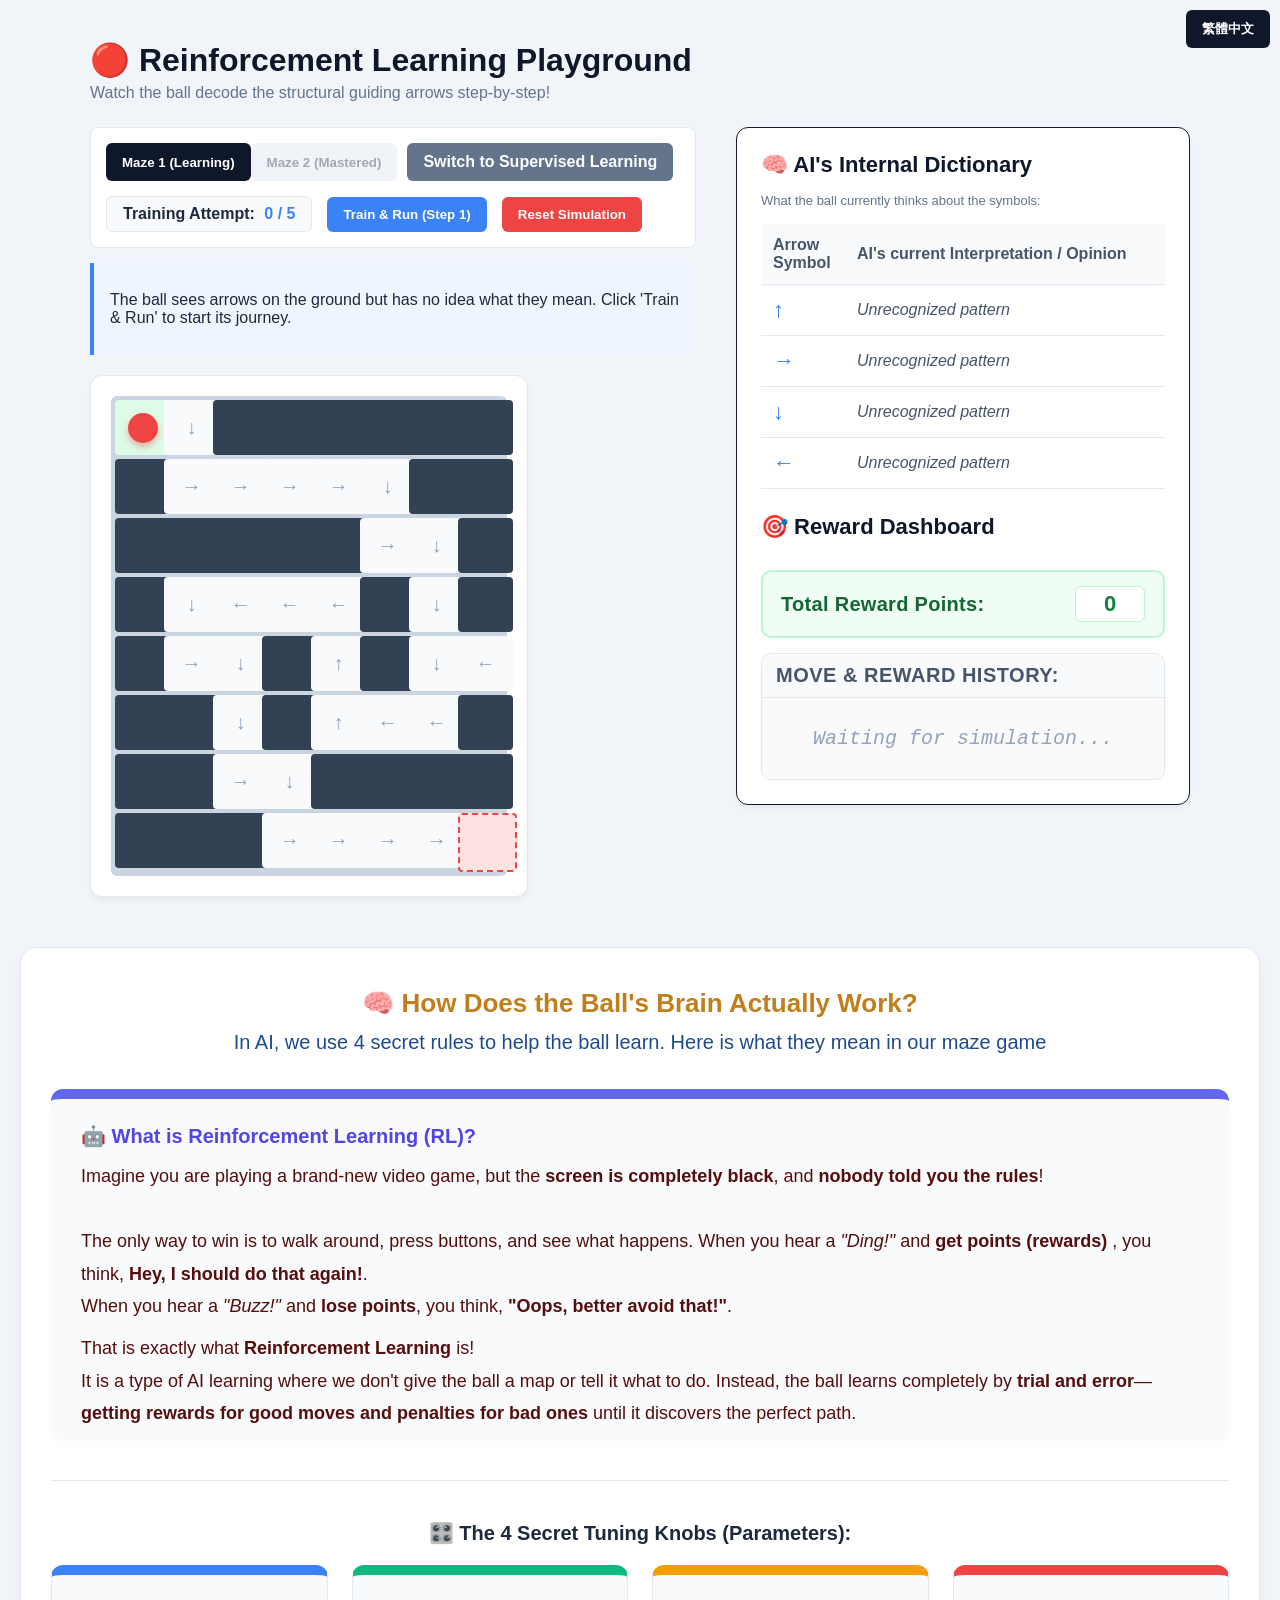
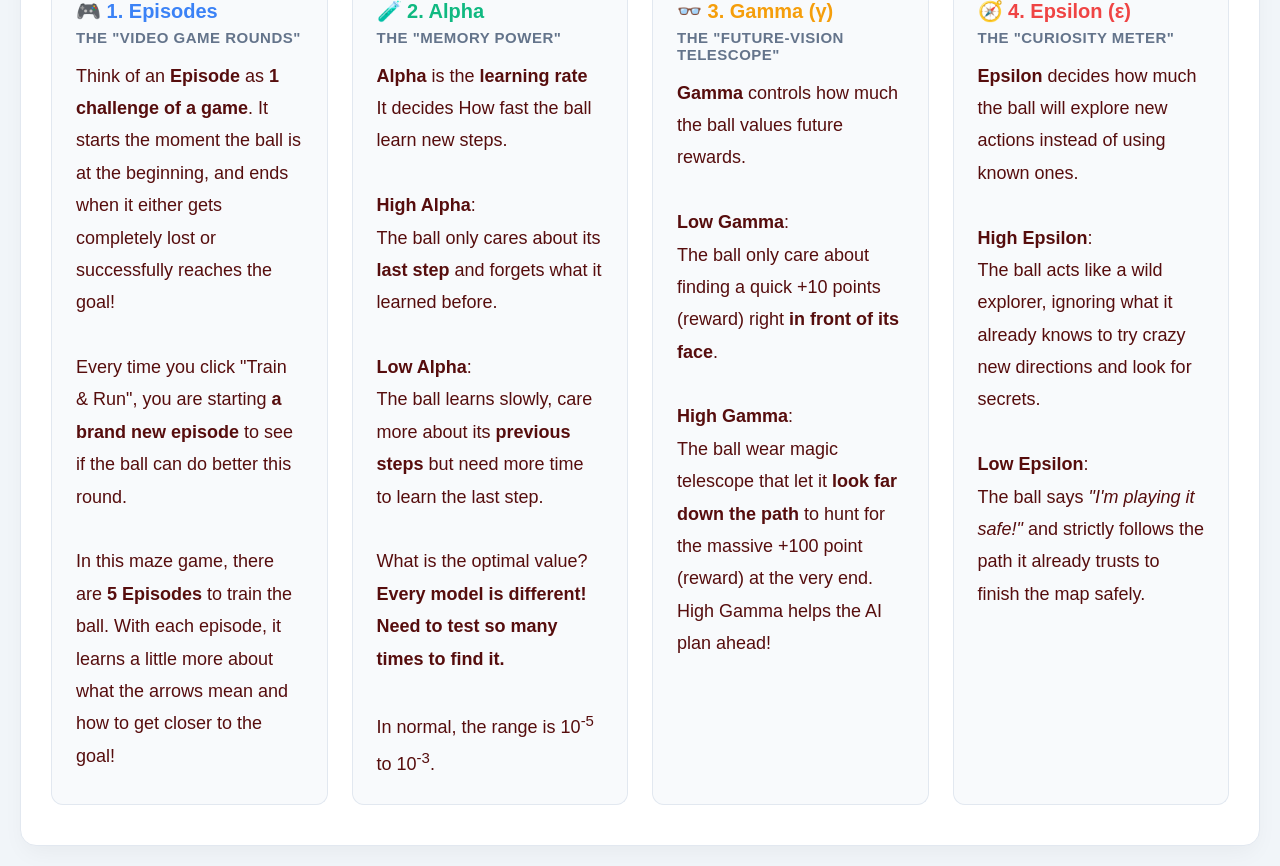
==== commit abdcb5a8: "fix wrong tag in the right panel" ====
--- a/RL_SL_maze_web/templates/index.html
+++ b/RL_SL_maze_web/templates/index.html
@@ -65,17 +65,14 @@
                         <tr>
                             <td class="arrow-cell">→</td>
                             <td id="opinion-right" class="opinion-text" data-i18n="opinion_0_right"></td>
-                        </tr>></td>
                         </tr>
                         <tr>
                             <td class="arrow-cell">↓</td>
                             <td id="opinion-down" class="opinion-text" data-i18n="opinion_0_down"></td>
-                        </tr>></td>
                         </tr>
                         <tr>
                             <td class="arrow-cell">←</td>
                             <td id="opinion-left" class="opinion-text" data-i18n="opinion_0_left"></td>
-                        </tr>></td>
                         </tr>
                     </tbody>
                 </table>
